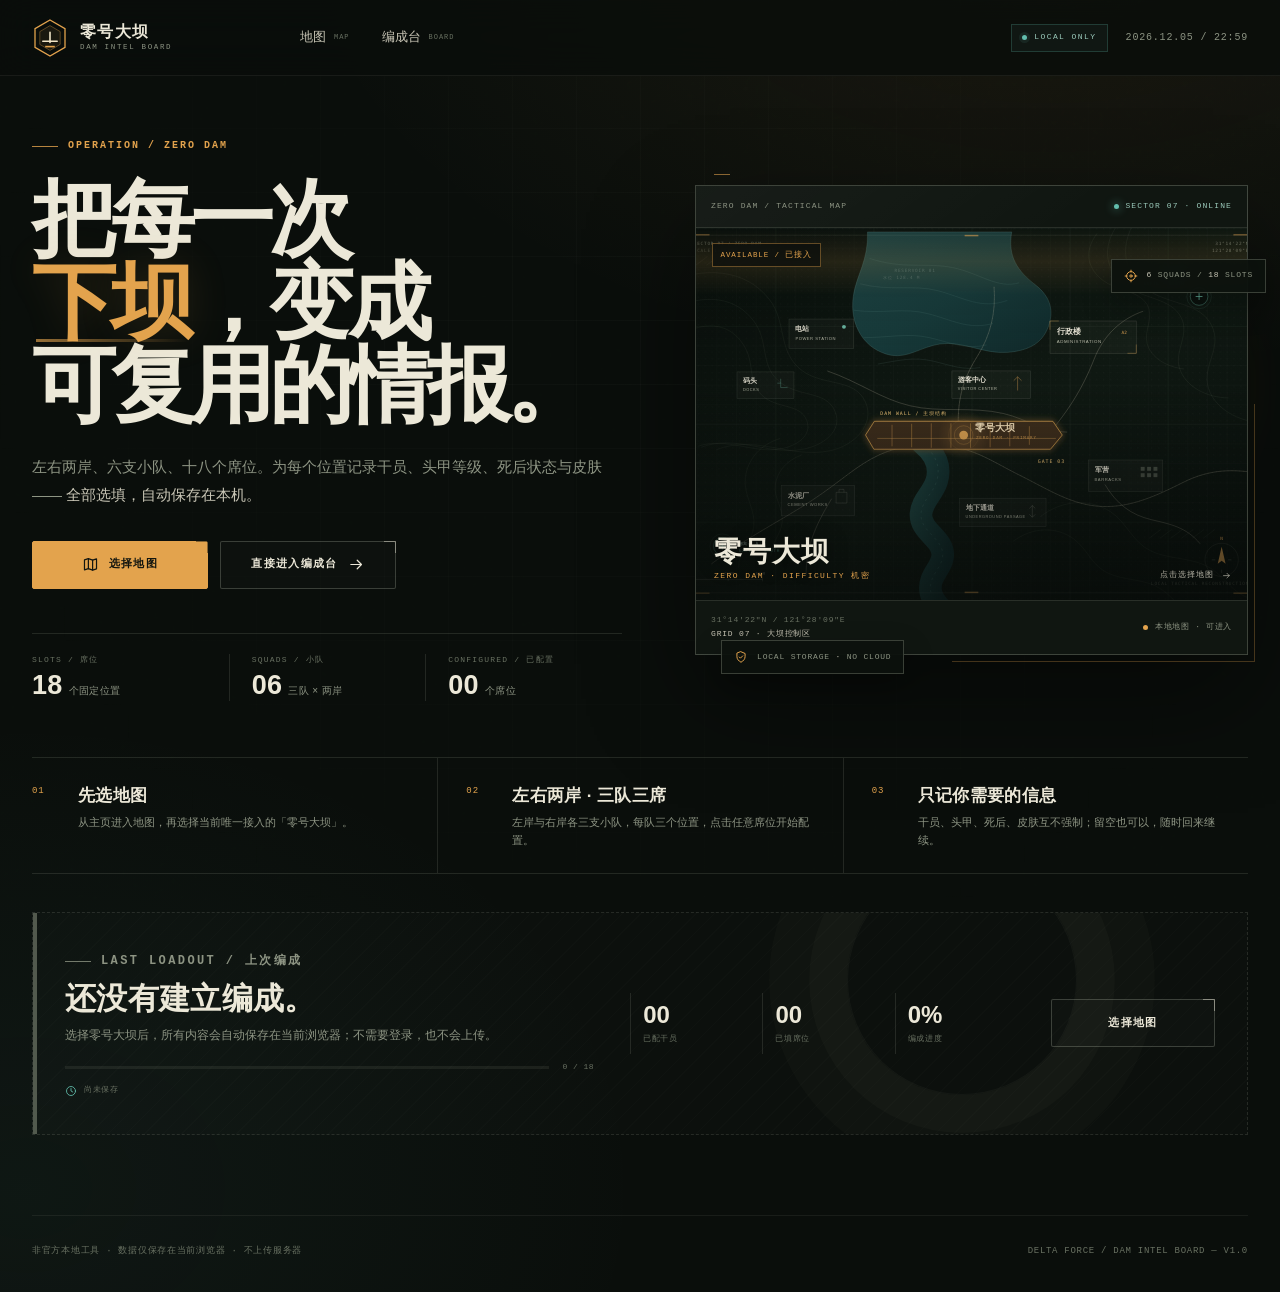
==== index.html @ b30431ed "Add files via upload" ====
<!DOCTYPE html>
<html lang="zh-CN">
<head>
  <meta charset="UTF-8">
  <meta name="viewport" content="width=device-width, initial-scale=1.0">
  <meta name="description" content="零号大坝编成情报板：左右两岸、六支小队、十八个席位，记录干员、头甲、死后状态与皮肤信息。纯本地运行。">
  <meta name="color-scheme" content="dark">
  <title>零号大坝 · 情报板</title>
  <link rel="icon" href="assets/favicon.svg" type="image/svg+xml">
  <link rel="stylesheet" href="css/base.css">
  <link rel="stylesheet" href="css/home.css">
</head>
<body>
  <a class="skip-link" href="#main">跳到主要内容</a>

  <header class="site-header">
    <div class="header-inner">
      <a class="brand" href="index.html" aria-label="零号大坝情报板首页">
        <span class="brand-mark" aria-hidden="true">
          <svg viewBox="0 0 36 40" fill="none">
            <path d="M18 2 33 10.6v18.8L18 38 3 29.4V10.6Z" stroke="currentColor" stroke-width="1.3"/>
            <path d="M18 7.6 28.2 13.6v12.8L18 32.4 7.8 26.4V13.6Z" fill="currentColor" fill-opacity=".08" stroke="currentColor" stroke-opacity=".35"/>
            <path d="M10.8 23.2h14.4M18 14.2v10.2" stroke="#f1e5c8" stroke-width="1.6" stroke-linecap="round"/>
            <path d="M13.2 28.6h9.6" stroke="currentColor" stroke-width="1.6"/>
          </svg>
        </span>
        <span class="brand-text">
          <strong>零号大坝</strong>
          <small>DAM INTEL BOARD</small>
        </span>
      </a>

      <nav class="site-nav" aria-label="主导航">
        <button class="nav-item" type="button" data-open-map>地图 <small>MAP</small></button>
        <a class="nav-item" href="dam.html">编成台 <small>BOARD</small></a>
      </nav>

      <div class="header-meta">
        <span class="status-pill"><i aria-hidden="true"></i>LOCAL ONLY</span>
        <span class="header-clock" id="header-clock" aria-label="本地时间">--</span>
      </div>
    </div>
  </header>

  <main class="home-main" id="main">
    <section class="hero" aria-labelledby="hero-title">
      <div class="hero-copy">
        <p class="eyebrow hero-kicker">OPERATION / ZERO DAM</p>
        <h1 id="hero-title">把每一次<br><span class="accent">下坝</span>，变成<br>可复用的情报。</h1>
        <p class="hero-lede">
          左右两岸、六支小队、十八个席位。为每个位置记录干员、头甲等级、死后状态与皮肤——
          <strong>全部选填，自动保存在本机。</strong>
        </p>

        <div class="hero-actions">
          <button class="btn btn-primary" type="button" data-open-map>
            <span data-icon="map"></span>
            选择地图
          </button>
          <a class="btn btn-outline" href="dam.html">
            直接进入编成台
            <span data-icon="arrow"></span>
          </a>
        </div>

        <dl class="hero-metrics" aria-label="情报板概况">
          <div class="hero-metric">
            <dt>SLOTS / 席位</dt>
            <dd>18<small>个固定位置</small></dd>
          </div>
          <div class="hero-metric">
            <dt>SQUADS / 小队</dt>
            <dd>06<small>三队 × 两岸</small></dd>
          </div>
          <div class="hero-metric">
            <dt>CONFIGURED / 已配置</dt>
            <dd><span id="hero-configured">00</span><small>个席位</small></dd>
          </div>
        </dl>
      </div>

      <div class="hero-visual">
        <div class="map-frame corner-frame">
          <div class="map-frame-head">
            <span>ZERO DAM / TACTICAL MAP</span>
            <span class="map-live">SECTOR 07 · ONLINE</span>
          </div>

          <button class="map-preview" type="button" data-open-map aria-label="打开地图选择，进入零号大坝">
            <img src="assets/dam-map.svg" alt="零号大坝战术地图预览" width="1200" height="760">
            <span class="preview-scan" aria-hidden="true"></span>
            <span class="preview-chip">AVAILABLE / 已接入</span>
            <span class="preview-label">
              <strong>零号大坝</strong>
              <span>ZERO DAM · DIFFICULTY 机密</span>
            </span>
            <span class="preview-enter">点击选择地图 <span data-icon="arrow"></span></span>
          </button>

          <div class="map-frame-foot">
            <span class="frame-coord">
              <span>31°14'22"N / 121°28'09"E</span>
              <strong>GRID 07 · 大坝控制区</strong>
            </span>
            <span class="frame-status"><i aria-hidden="true"></i>本地地图 · 可进入</span>
          </div>
        </div>

        <div class="float-chip float-chip-a">
          <span data-icon="target"></span>
          <span><strong>6</strong> SQUADS / <strong>18</strong> SLOTS</span>
        </div>
        <div class="float-chip float-chip-b">
          <span data-icon="shield"></span>
          <span>LOCAL STORAGE <strong>·</strong> NO CLOUD</span>
        </div>
      </div>
    </section>

    <section class="briefing" aria-label="使用方式">
      <article class="briefing-item">
        <span class="briefing-num">01</span>
        <div>
          <h2>先选地图</h2>
          <p>从主页进入地图，再选择当前唯一接入的「零号大坝」。</p>
        </div>
      </article>
      <article class="briefing-item">
        <span class="briefing-num">02</span>
        <div>
          <h2>左右两岸 · 三队三席</h2>
          <p>左岸与右岸各三支小队，每队三个位置，点击任意席位开始配置。</p>
        </div>
      </article>
      <article class="briefing-item">
        <span class="briefing-num">03</span>
        <div>
          <h2>只记你需要的信息</h2>
          <p>干员、头甲、死后、皮肤互不强制；留空也可以，随时回来继续。</p>
        </div>
      </article>
    </section>

    <section class="resume-section" aria-labelledby="resume-title">
      <div class="resume-panel is-empty" id="resume-panel">
        <div class="resume-copy">
          <p class="eyebrow">LAST LOADOUT / 上次编成</p>
          <h2 id="resume-title">还没有建立编成。</h2>
          <p id="resume-desc">选择零号大坝后，所有内容会自动保存在当前浏览器；不需要登录，也不会上传。</p>
          <div class="resume-progress" aria-hidden="true">
            <div class="progress-track"><i id="resume-progress-bar"></i></div>
            <span id="resume-progress-text">0 / 18</span>
          </div>
          <span class="saved-time" id="resume-saved">
            <span data-icon="clock"></span>
            尚未保存
          </span>
        </div>

        <div class="resume-stats" aria-label="上次编成统计">
          <div class="resume-stat">
            <strong id="resume-operators">00</strong>
            <span>已配干员</span>
          </div>
          <div class="resume-stat">
            <strong id="resume-slots">00</strong>
            <span>已填席位</span>
          </div>
          <div class="resume-stat">
            <strong id="resume-percent">0%</strong>
            <span>编成进度</span>
          </div>
        </div>

        <div class="resume-action">
          <a class="btn btn-primary" id="resume-link" href="dam.html" hidden>
            继续编成
            <span data-icon="arrow"></span>
          </a>
          <button class="btn btn-outline" id="resume-map" type="button" data-open-map>
            选择地图
          </button>
        </div>
      </div>
    </section>
  </main>

  <footer class="site-footer">
    <p>非官方本地工具 · 数据仅保存在当前浏览器 · 不上传服务器</p>
    <p>DELTA FORCE / DAM INTEL BOARD — V1.0</p>
  </footer>

  <!-- 地图选择 -->
  <div class="modal map-modal" id="map-modal" hidden>
    <div class="modal-scrim" data-close-map></div>
    <section class="modal-panel map-modal-panel" role="dialog" aria-modal="true" aria-labelledby="map-modal-title" tabindex="-1">
      <span class="corner corner-tl"></span>
      <span class="corner corner-tr"></span>
      <span class="corner corner-bl"></span>
      <span class="corner corner-br"></span>

      <header class="modal-head">
        <div>
          <p class="eyebrow">MAP SELECT / 行动区域</p>
          <h2 id="map-modal-title">选择地图</h2>
        </div>
        <button class="icon-btn" type="button" data-close-map aria-label="关闭地图选择">
          <span data-icon="close"></span>
        </button>
      </header>

      <div class="map-modal-body">
        <div class="map-options">
          <button class="map-option map-option-feature" type="button" data-enter-dam>
            <span class="map-thumb">
              <img src="assets/dam-map.svg" alt="零号大坝地图" width="1200" height="760">
              <span class="map-option-badge">AVAILABLE / 可用</span>
            </span>
            <span class="map-option-body">
              <strong class="map-option-title">零号大坝</strong>
              <span class="map-option-desc">大坝控制区 · 六队十八席。行政区、电站、军营与地下通道的编成情报在此汇总。</span>
              <span class="map-option-meta">
                <span><span data-icon="layers"></span>3 SQUADS / SIDE</span>
                <span><span data-icon="user"></span>18 SLOTS</span>
                <span><span data-icon="shield"></span>机密</span>
              </span>
              <span class="map-option-cta">
                进入大坝编成台
                <span data-icon="arrow"></span>
              </span>
            </span>
          </button>

          <button class="map-option map-option-side is-locked" type="button" data-locked-map="长弓溪谷" aria-disabled="true">
            <span class="ghost-map" aria-hidden="true"><span data-icon="map"></span></span>
            <span class="map-option-body">
              <strong class="map-option-title">长弓溪谷</strong>
              <span class="map-lock-label"><span data-icon="lock"></span>待接入</span>
              <span class="map-option-desc">该区域情报尚未开放。</span>
            </span>
          </button>

          <button class="map-option map-option-side is-locked" type="button" data-locked-map="巴克什" aria-disabled="true">
            <span class="ghost-map" aria-hidden="true"><span data-icon="map"></span></span>
            <span class="map-option-body">
              <strong class="map-option-title">巴克什</strong>
              <span class="map-lock-label"><span data-icon="lock"></span>待接入</span>
              <span class="map-option-desc">该区域情报尚未开放。</span>
            </span>
          </button>
        </div>

        <div class="map-modal-foot">
          <span><span data-icon="info"></span>当前版本仅接入「零号大坝」</span>
          <span>选择地图后进入编成台 · 所有字段均可留空</span>
        </div>
      </div>
    </section>
  </div>

  <div class="toast-root" id="toast-root" aria-live="polite"></div>

  <noscript>
    <p style="padding:20px;color:#e3a34d">这个本地情报板需要 JavaScript 才能记录编成，请在浏览器中启用 JavaScript。</p>
  </noscript>

  <script src="js/core.js" defer></script>
  <script src="js/data.js" defer></script>
  <script src="js/store.js" defer></script>
  <script src="js/home.js" defer></script>
</body>
</html>
---- css/base.css ----
/* =========================================================
   零号大坝情报板 · Base / tokens / shared UI
   ========================================================= */

:root {
  --bg: #0a0e0b;
  --bg-soft: #0e130f;
  --panel: #121813;
  --panel-2: #161d17;
  --panel-3: #1a221b;
  --ink: #ece8d8;
  --ink-soft: #c9c6b6;
  --muted: #8d9483;
  --muted-2: #697162;
  --line: rgba(220, 226, 204, 0.12);
  --line-soft: rgba(220, 226, 204, 0.07);
  --line-strong: rgba(220, 226, 204, 0.22);
  --amber: #e3a34d;
  --amber-hot: #f0b45d;
  --amber-deep: #a56e2c;
  --teal: #62bdad;
  --teal-deep: #2d7168;
  --red: #df7461;
  --green: #8fc58d;
  --font-body: "Microsoft YaHei UI", "Microsoft YaHei", "PingFang SC", "Noto Sans SC", sans-serif;
  --font-display: "Bahnschrift", "Arial Narrow", "Microsoft YaHei UI", sans-serif;
  --font-mono: "Cascadia Mono", "Consolas", "SFMono-Regular", monospace;
  --header-h: 76px;
  --radius: 2px;
  --ease: cubic-bezier(0.22, 1, 0.36, 1);
  --shadow: 0 30px 80px rgba(0, 0, 0, 0.46);
}

*,
*::before,
*::after {
  box-sizing: border-box;
}

[hidden] {
  display: none !important;
}

html {
  scroll-behavior: smooth;
  color-scheme: dark;
  -webkit-text-size-adjust: 100%;
}

html.modal-open,
html.modal-open body {
  overflow: hidden;
  overscroll-behavior: none;
}

body {
  min-height: 100vh;
  margin: 0;
  overflow-x: hidden;
  background:
    radial-gradient(1200px 760px at 82% -8%, rgba(227, 163, 77, 0.08), transparent 64%),
    radial-gradient(1000px 760px at 2% 92%, rgba(98, 189, 173, 0.055), transparent 62%),
    var(--bg);
  color: var(--ink);
  font-family: var(--font-body);
  font-size: 15px;
  line-height: 1.6;
  text-rendering: optimizeLegibility;
  -webkit-font-smoothing: antialiased;
}

body::before {
  position: fixed;
  inset: 0;
  z-index: 0;
  pointer-events: none;
  content: "";
  background-image:
    linear-gradient(rgba(220, 226, 204, 0.035) 1px, transparent 1px),
    linear-gradient(90deg, rgba(220, 226, 204, 0.035) 1px, transparent 1px);
  background-size: 64px 64px;
  mask-image: radial-gradient(circle at 50% 38%, rgba(0, 0, 0, 0.8), transparent 82%);
}

body::after {
  position: fixed;
  inset: 0;
  z-index: 0;
  pointer-events: none;
  content: "";
  opacity: 0.16;
  background-image: url("data:image/svg+xml,%3Csvg viewBox='0 0 180 180' xmlns='http://www.w3.org/2000/svg'%3E%3Cfilter id='n'%3E%3CfeTurbulence type='fractalNoise' baseFrequency='.9' numOctaves='3' stitchTiles='stitch'/%3E%3C/filter%3E%3Crect width='100%25' height='100%25' filter='url(%23n)' opacity='.18'/%3E%3C/svg%3E");
  mix-blend-mode: soft-light;
}

.site-header,
main,
.site-footer {
  position: relative;
  z-index: 1;
}

::selection {
  background: var(--amber);
  color: #10130f;
}

::-webkit-scrollbar {
  width: 10px;
  height: 10px;
}

::-webkit-scrollbar-track {
  background: #0b100c;
}

::-webkit-scrollbar-thumb {
  border: 3px solid #0b100c;
  background: #384237;
}

::-webkit-scrollbar-thumb:hover {
  background: #56604f;
}

a {
  color: inherit;
  text-decoration: none;
}

button,
input,
textarea {
  font: inherit;
}

button {
  color: inherit;
}

button,
a {
  -webkit-tap-highlight-color: transparent;
}

img,
svg {
  display: block;
  max-width: 100%;
}

h1,
h2,
h3,
h4,
p,
dl,
dd {
  margin: 0;
}

ul,
ol {
  margin: 0;
  padding: 0;
  list-style: none;
}

.icon {
  width: 1.15em;
  height: 1.15em;
  flex: 0 0 auto;
}

:focus-visible {
  outline: 2px dashed var(--amber);
  outline-offset: 3px;
}

/* ---------- skip link ---------- */

.skip-link {
  position: fixed;
  top: 12px;
  left: 12px;
  z-index: 500;
  padding: 10px 16px;
  transform: translateY(-160%);
  border: 1px solid var(--amber);
  background: var(--bg);
  color: var(--amber);
  transition: transform 0.2s ease;
}

.skip-link:focus {
  transform: translateY(0);
}

/* ---------- generic type ---------- */

.eyebrow {
  display: flex;
  align-items: center;
  gap: 10px;
  color: var(--amber);
  font-family: var(--font-mono);
  font-size: 10px;
  font-weight: 600;
  letter-spacing: 0.2em;
  line-height: 1.4;
  text-transform: uppercase;
}

.eyebrow::before {
  width: 26px;
  height: 1px;
  flex: 0 0 auto;
  background: currentColor;
  content: "";
  opacity: 0.8;
}

.eyebrow.no-rule::before {
  display: none;
}

.eyebrow-muted {
  color: var(--muted);
}

.mono {
  font-family: var(--font-mono);
}

.visually-hidden {
  position: absolute !important;
  width: 1px !important;
  height: 1px !important;
  overflow: hidden !important;
  padding: 0 !important;
  border: 0 !important;
  margin: -1px !important;
  clip: rect(0 0 0 0) !important;
  clip-path: inset(50%) !important;
  white-space: nowrap !important;
}

.text-amber {
  color: var(--amber);
}

.text-muted {
  color: var(--muted);
}

/* ---------- buttons ---------- */

.btn {
  --btn-bg: transparent;
  --btn-ink: var(--ink);
  --btn-line: var(--line-strong);
  position: relative;
  display: inline-flex;
  min-height: 48px;
  align-items: center;
  justify-content: center;
  gap: 10px;
  padding: 0 22px;
  border: 1px solid var(--btn-line);
  border-radius: var(--radius);
  background: var(--btn-bg);
  color: var(--btn-ink);
  cursor: pointer;
  font-family: var(--font-mono);
  font-size: 11px;
  font-weight: 600;
  letter-spacing: 0.12em;
  line-height: 1;
  text-transform: uppercase;
  transition:
    color 0.2s ease,
    background 0.2s ease,
    border-color 0.2s ease,
    transform 0.2s var(--ease);
}

.btn::after {
  position: absolute;
  top: -1px;
  right: -1px;
  width: 12px;
  height: 12px;
  border-top: 1px solid currentColor;
  border-right: 1px solid currentColor;
  content: "";
  opacity: 0.45;
  transition: width 0.2s ease, height 0.2s ease;
}

.btn:hover::after {
  width: 18px;
  height: 18px;
}

.btn:active {
  transform: translateY(1px);
}

.btn .icon {
  width: 17px;
  height: 17px;
}

.btn-primary {
  --btn-bg: var(--amber);
  --btn-ink: #12150f;
  --btn-line: var(--amber);
  font-weight: 800;
}

.btn-primary:hover {
  --btn-bg: var(--amber-hot);
  --btn-line: var(--amber-hot);
}

.btn-outline {
  --btn-bg: rgba(255, 255, 255, 0.015);
}

.btn-outline:hover {
  --btn-bg: rgba(227, 163, 77, 0.08);
  --btn-line: rgba(227, 163, 77, 0.55);
  color: var(--amber-hot);
}

.btn-ghost {
  --btn-line: transparent;
  color: var(--muted);
  padding-inline: 14px;
}

.btn-ghost:hover {
  color: var(--ink);
  background: rgba(255, 255, 255, 0.04);
}

.btn-sm {
  min-height: 38px;
  padding-inline: 14px;
  font-size: 10px;
}

.icon-btn {
  display: inline-grid;
  width: 40px;
  height: 40px;
  place-items: center;
  padding: 0;
  border: 1px solid var(--line);
  border-radius: var(--radius);
  background: transparent;
  color: var(--ink-soft);
  cursor: pointer;
  transition: 0.2s ease;
}

.icon-btn:hover {
  border-color: var(--line-strong);
  background: rgba(255, 255, 255, 0.04);
  color: var(--ink);
}

.icon-btn .icon {
  width: 18px;
  height: 18px;
}

.text-btn {
  display: inline-flex;
  align-items: center;
  gap: 6px;
  padding: 4px;
  border: 0;
  background: transparent;
  color: var(--muted);
  cursor: pointer;
  font-size: 12px;
  transition: color 0.2s ease;
}

.text-btn:hover {
  color: var(--ink);
}

.text-btn.danger:hover {
  color: var(--red);
}

/* ---------- header ---------- */

.site-header {
  position: sticky;
  top: 0;
  z-index: 50;
  height: var(--header-h);
  border-bottom: 1px solid var(--line-soft);
  background: rgba(10, 14, 11, 0.78);
  backdrop-filter: blur(18px) saturate(1.2);
}

.header-inner {
  display: flex;
  width: min(1500px, calc(100% - 64px));
  height: 100%;
  align-items: center;
  gap: 36px;
  margin: 0 auto;
}

.brand {
  display: inline-flex;
  min-width: 218px;
  align-items: center;
  gap: 12px;
}

.brand-mark {
  position: relative;
  width: 36px;
  height: 40px;
  flex: 0 0 auto;
  color: var(--amber);
}

.brand-mark svg {
  width: 100%;
  height: 100%;
}

.brand-text {
  display: flex;
  flex-direction: column;
  gap: 1px;
}

.brand-text strong {
  font-family: var(--font-display);
  font-size: 16px;
  font-weight: 700;
  letter-spacing: 0.08em;
  line-height: 1.2;
}

.brand-text small {
  color: var(--muted);
  font-family: var(--font-mono);
  font-size: 7.5px;
  letter-spacing: 0.22em;
  line-height: 1.4;
}

.site-nav {
  display: flex;
  align-items: center;
  gap: 4px;
}

.nav-item {
  position: relative;
  display: inline-flex;
  height: 40px;
  align-items: center;
  gap: 8px;
  padding: 0 14px;
  border: 0;
  background: transparent;
  color: var(--ink-soft);
  cursor: pointer;
  font-size: 13px;
  transition: color 0.2s ease;
}

.nav-item small {
  color: var(--muted-2);
  font-family: var(--font-mono);
  font-size: 7px;
  letter-spacing: 0.14em;
  transition: color 0.2s ease;
}

.nav-item::after {
  position: absolute;
  right: 14px;
  bottom: 5px;
  left: 14px;
  height: 1px;
  background: var(--amber);
  content: "";
  transform: scaleX(0);
  transform-origin: left;
  transition: transform 0.25s var(--ease);
}

.nav-item:hover {
  color: var(--ink);
}

.nav-item:hover small {
  color: var(--amber);
}

.nav-item:hover::after {
  transform: scaleX(1);
}

.header-meta {
  display: flex;
  align-items: center;
  gap: 18px;
  margin-left: auto;
}

.status-pill {
  display: inline-flex;
  height: 28px;
  align-items: center;
  gap: 7px;
  padding: 0 10px;
  border: 1px solid rgba(98, 189, 173, 0.22);
  background: rgba(98, 189, 173, 0.05);
  color: #9bcabb;
  font-family: var(--font-mono);
  font-size: 8px;
  letter-spacing: 0.18em;
}

.status-pill i,
.save-state i {
  width: 5px;
  height: 5px;
  flex: 0 0 auto;
  border-radius: 50%;
  background: var(--teal);
  box-shadow: 0 0 0 3px rgba(98, 189, 173, 0.09);
  animation: statusPulse 2.8s ease-in-out infinite;
}

.header-clock {
  color: var(--muted);
  font-family: var(--font-mono);
  font-size: 10px;
  letter-spacing: 0.08em;
  white-space: nowrap;
}

/* ---------- footer ---------- */

.site-footer {
  display: flex;
  width: min(1500px, calc(100% - 64px));
  align-items: center;
  justify-content: space-between;
  gap: 20px;
  margin: 0 auto;
  padding: 28px 0 34px;
  border-top: 1px solid var(--line-soft);
  color: var(--muted-2);
  font-family: var(--font-mono);
  font-size: 9px;
  letter-spacing: 0.08em;
}

.site-footer p:last-child {
  text-align: right;
}

/* ---------- modal primitives ---------- */

.modal {
  position: fixed;
  inset: 0;
  z-index: 100;
  display: grid;
  place-items: center;
  padding: 24px;
}

.modal-scrim {
  position: absolute;
  inset: 0;
  background: rgba(4, 7, 5, 0.8);
  backdrop-filter: blur(16px) saturate(0.8);
  animation: fadeIn 0.25s ease both;
}

.modal-panel {
  position: relative;
  z-index: 1;
  width: 100%;
  max-height: calc(100vh - 48px);
  border: 1px solid var(--line-strong);
  border-radius: var(--radius);
  background:
    linear-gradient(135deg, rgba(255, 255, 255, 0.025), transparent 40%),
    var(--panel);
  box-shadow: var(--shadow);
  animation: modalIn 0.36s var(--ease) both;
}

.modal-panel:focus {
  outline: none;
}

.modal-head {
  display: flex;
  align-items: flex-start;
  justify-content: space-between;
  gap: 24px;
  padding: 24px 26px 20px;
  border-bottom: 1px solid var(--line);
}

.modal-head h2 {
  margin-top: 6px;
  font-family: var(--font-display);
  font-size: clamp(22px, 2.2vw, 30px);
  font-weight: 700;
  letter-spacing: 0.01em;
  line-height: 1.2;
}

.modal-head .icon-btn {
  flex: 0 0 auto;
}

.optional-tag {
  display: inline-flex;
  align-items: center;
  gap: 5px;
  color: var(--muted);
  font-family: var(--font-mono);
  font-size: 8px;
  letter-spacing: 0.12em;
  white-space: nowrap;
}

.optional-tag::before {
  width: 4px;
  height: 4px;
  border-radius: 50%;
  background: var(--muted-2);
  content: "";
}

.modal-panel .corner {
  position: absolute;
  z-index: 2;
  width: 20px;
  height: 20px;
  border-color: rgba(227, 163, 77, 0.65);
  border-style: solid;
  pointer-events: none;
}

.modal-panel .corner-tl {
  top: -1px;
  left: -1px;
  border-width: 1px 0 0 1px;
}

.modal-panel .corner-tr {
  top: -1px;
  right: -1px;
  border-width: 1px 1px 0 0;
}

.modal-panel .corner-bl {
  bottom: -1px;
  left: -1px;
  border-width: 0 0 1px 1px;
}

.modal-panel .corner-br {
  right: -1px;
  bottom: -1px;
  border-width: 0 1px 1px 0;
}

/* ---------- toast ---------- */

.toast-root {
  position: fixed;
  right: 24px;
  bottom: 24px;
  z-index: 300;
  display: flex;
  width: min(360px, calc(100vw - 32px));
  flex-direction: column;
  gap: 8px;
  pointer-events: none;
}

.toast {
  display: flex;
  align-items: flex-start;
  gap: 10px;
  padding: 13px 15px;
  border: 1px solid rgba(227, 163, 77, 0.32);
  background: rgba(18, 24, 19, 0.97);
  box-shadow: 0 16px 40px rgba(0, 0, 0, 0.35);
  color: var(--ink-soft);
  font-size: 12px;
  line-height: 1.5;
  opacity: 0;
  transform: translateY(10px);
  transition: opacity 0.22s ease, transform 0.22s var(--ease);
}

.toast.is-visible {
  opacity: 1;
  transform: translateY(0);
}

.toast.is-leaving {
  opacity: 0;
  transform: translateY(6px);
}

.toast .icon {
  width: 16px;
  height: 16px;
  margin-top: 1px;
  color: var(--amber);
}

.toast-error {
  border-color: rgba(223, 116, 97, 0.38);
}

.toast-error .icon {
  color: var(--red);
}

.toast-warn .icon {
  color: var(--amber);
}

/* ---------- shared decorative frame ---------- */

.corner-frame {
  position: relative;
}

.corner-frame::before,
.corner-frame::after {
  position: absolute;
  z-index: 2;
  width: 16px;
  height: 16px;
  border-color: rgba(227, 163, 77, 0.58);
  border-style: solid;
  content: "";
  pointer-events: none;
}

.corner-frame::before {
  top: 0;
  left: 0;
  border-width: 1px 0 0 1px;
}

.corner-frame::after {
  right: 0;
  bottom: 0;
  border-width: 0 1px 1px 0;
}

/* ---------- animation ---------- */

@keyframes fadeIn {
  from { opacity: 0; }
  to { opacity: 1; }
}

@keyframes modalIn {
  from {
    opacity: 0;
    transform: translateY(18px) scale(0.99);
  }
  to {
    opacity: 1;
    transform: translateY(0) scale(1);
  }
}

@keyframes statusPulse {
  0%, 100% { opacity: 0.45; }
  50% { opacity: 1; }
}

@keyframes scanLine {
  0% { transform: translateY(-120%); opacity: 0; }
  12% { opacity: 0.7; }
  82% { opacity: 0.7; }
  100% { transform: translateY(620%); opacity: 0; }
}

@keyframes riseIn {
  from {
    opacity: 0;
    transform: translateY(20px);
  }
  to {
    opacity: 1;
    transform: translateY(0);
  }
}

/* ---------- responsive ---------- */

@media (max-width: 900px) {
  :root {
    --header-h: 68px;
  }

  .header-inner,
  .site-footer {
    width: calc(100% - 36px);
  }

  .header-inner {
    gap: 12px;
  }

  .brand {
    min-width: 0;
    margin-right: auto;
  }

  .brand-text small {
    display: none;
  }

  .site-nav {
    gap: 0;
  }

  .nav-item {
    padding-inline: 9px;
    font-size: 12px;
  }

  .nav-item small {
    display: none;
  }

  .header-meta {
    gap: 0;
    margin-left: 0;
  }

  .header-clock {
    display: none;
  }

  .status-pill {
    padding-inline: 8px;
    font-size: 7px;
  }

  .site-footer {
    flex-direction: column;
    align-items: flex-start;
    gap: 8px;
    font-size: 8px;
  }

  .site-footer p:last-child {
    text-align: left;
  }

  .modal {
    padding: 12px;
  }

  .modal-panel {
    max-height: calc(100vh - 24px);
  }

  .modal-head {
    padding: 20px 18px 16px;
  }
}

@media (max-width: 560px) {
  .brand-mark {
    width: 30px;
    height: 34px;
  }

  .brand-text strong {
    font-size: 14px;
  }

  .status-pill {
    display: none;
  }

  .toast-root {
    right: 16px;
    bottom: 16px;
  }
}

@media (prefers-reduced-motion: reduce) {
  *,
  *::before,
  *::after {
    scroll-behavior: auto !important;
    animation-duration: 0.001ms !important;
    animation-iteration-count: 1 !important;
    transition-duration: 0.001ms !important;
  }
}
---- css/home.css ----
/* =========================================================
   零号大坝情报板 · Home
   ========================================================= */

.home-main {
  width: min(1500px, calc(100% - 64px));
  margin: 0 auto;
}

.hero {
  display: grid;
  grid-template-columns: minmax(0, 1.04fr) minmax(480px, 0.96fr);
  gap: clamp(36px, 5vw, 86px);
  align-items: center;
  padding: clamp(54px, 7vh, 92px) 0 56px;
}

.hero-copy {
  position: relative;
  z-index: 1;
  max-width: 760px;
  animation: riseIn 0.8s var(--ease) both;
}

.hero-kicker {
  margin-bottom: 25px;
}

.hero h1 {
  max-width: 780px;
  font-family: var(--font-display);
  font-size: clamp(58px, 6.6vw, 104px);
  font-weight: 800;
  letter-spacing: -0.06em;
  line-height: 0.98;
  text-wrap: balance;
}

.hero h1 .accent {
  position: relative;
  display: inline-block;
  color: var(--amber);
  font-weight: 800;
  text-shadow: 0 0 42px rgba(227, 163, 77, 0.16);
}

.hero h1 .accent::after {
  position: absolute;
  right: 0.02em;
  bottom: 0.02em;
  left: 0.05em;
  height: 3px;
  background: linear-gradient(90deg, var(--amber), rgba(227, 163, 77, 0));
  content: "";
  opacity: 0.65;
}

.hero-lede {
  max-width: 590px;
  margin-top: 27px;
  color: var(--muted);
  font-size: 15px;
  line-height: 1.85;
}

.hero-lede strong {
  color: var(--ink-soft);
  font-weight: 500;
}

.hero-actions {
  display: flex;
  flex-wrap: wrap;
  gap: 12px;
  margin-top: 32px;
}

.hero-actions .btn {
  min-width: 176px;
}

.hero-metrics {
  display: grid;
  grid-template-columns: repeat(3, minmax(0, 1fr));
  max-width: 590px;
  margin-top: 44px;
  padding-top: 20px;
  border-top: 1px solid var(--line);
}

.hero-metric {
  position: relative;
  padding-right: 18px;
}

.hero-metric + .hero-metric {
  padding-left: 22px;
  border-left: 1px solid var(--line);
}

.hero-metric dt {
  color: var(--muted-2);
  font-family: var(--font-mono);
  font-size: 8px;
  letter-spacing: 0.15em;
  text-transform: uppercase;
}

.hero-metric dd {
  display: flex;
  align-items: baseline;
  gap: 6px;
  margin-top: 3px;
  font-family: var(--font-display);
  font-size: 27px;
  font-weight: 700;
  letter-spacing: 0.01em;
  line-height: 1.15;
}

.hero-metric dd small {
  color: var(--muted);
  font-family: var(--font-body);
  font-size: 10px;
  font-weight: 400;
  letter-spacing: 0.04em;
}

.hero-metric dd .unit {
  color: var(--amber);
  font-family: var(--font-mono);
  font-size: 10px;
}

/* ---------- hero map preview ---------- */

.hero-visual {
  position: relative;
  animation: riseIn 0.95s 0.1s var(--ease) both;
}

.hero-visual::before {
  position: absolute;
  top: 8%;
  right: -8%;
  width: 70%;
  height: 70%;
  border-radius: 50%;
  background: radial-gradient(circle, rgba(227, 163, 77, 0.14), transparent 68%);
  content: "";
  filter: blur(28px);
  pointer-events: none;
}

.map-frame {
  position: relative;
  z-index: 1;
  border: 1px solid var(--line-strong);
  background:
    linear-gradient(145deg, rgba(255, 255, 255, 0.03), transparent 35%),
    #101611;
  box-shadow: 0 44px 100px rgba(0, 0, 0, 0.42);
}

.map-frame::before {
  position: absolute;
  top: -12px;
  right: 18px;
  left: 18px;
  height: 1px;
  background: linear-gradient(90deg, transparent, rgba(227, 163, 77, 0.4), transparent);
  content: "";
}

.map-frame::after {
  position: absolute;
  right: -8px;
  bottom: -8px;
  z-index: -1;
  width: 55%;
  height: 55%;
  border-right: 1px solid rgba(227, 163, 77, 0.28);
  border-bottom: 1px solid rgba(227, 163, 77, 0.28);
  content: "";
  pointer-events: none;
}

.map-frame-head {
  display: flex;
  height: 42px;
  align-items: center;
  justify-content: space-between;
  gap: 12px;
  padding: 0 15px;
  border-bottom: 1px solid var(--line);
  color: var(--muted);
  font-family: var(--font-mono);
  font-size: 8px;
  letter-spacing: 0.14em;
}

.map-live {
  display: inline-flex;
  align-items: center;
  gap: 6px;
  color: #9bcabb;
}

.map-live::before {
  width: 5px;
  height: 5px;
  border-radius: 50%;
  background: var(--teal);
  box-shadow: 0 0 10px rgba(98, 189, 173, 0.9);
  content: "";
}

.map-preview {
  position: relative;
  display: block;
  width: 100%;
  aspect-ratio: 1.48 / 1;
  overflow: hidden;
  padding: 0;
  border: 0;
  background: #0c120e;
  cursor: pointer;
  text-align: left;
}

.map-preview::before {
  position: absolute;
  inset: 0;
  z-index: 2;
  background:
    linear-gradient(180deg, rgba(7, 10, 8, 0.1), transparent 42%, rgba(7, 10, 8, 0.62)),
    linear-gradient(90deg, rgba(7, 10, 8, 0.18), transparent 30%);
  content: "";
  pointer-events: none;
}

.map-preview img {
  width: 100%;
  height: 100%;
  object-fit: cover;
  filter: saturate(0.92) contrast(1.02);
  transition: transform 0.8s var(--ease), filter 0.6s ease;
}

.map-preview:hover img {
  transform: scale(1.022);
  filter: saturate(1.05) contrast(1.04);
}

.map-preview .preview-scan {
  position: absolute;
  top: 0;
  left: 0;
  z-index: 3;
  width: 100%;
  height: 18%;
  background: linear-gradient(180deg, transparent, rgba(227, 163, 77, 0.12), transparent);
  pointer-events: none;
  animation: scanLine 5.5s linear infinite;
}

.map-preview .preview-label {
  position: absolute;
  bottom: 17px;
  left: 18px;
  z-index: 4;
  display: flex;
  flex-direction: column;
  gap: 4px;
}

.preview-label strong {
  font-family: var(--font-display);
  font-size: clamp(22px, 2.2vw, 31px);
  font-weight: 700;
  letter-spacing: 0.04em;
  line-height: 1;
  text-shadow: 0 2px 18px rgba(0, 0, 0, 0.5);
}

.preview-label span {
  color: var(--amber);
  font-family: var(--font-mono);
  font-size: 8px;
  letter-spacing: 0.18em;
}

.map-preview .preview-enter {
  position: absolute;
  right: 16px;
  bottom: 18px;
  z-index: 4;
  display: inline-flex;
  align-items: center;
  gap: 8px;
  color: rgba(236, 232, 216, 0.76);
  font-family: var(--font-mono);
  font-size: 8px;
  letter-spacing: 0.12em;
  transition: color 0.2s ease, gap 0.2s ease;
}

.map-preview:hover .preview-enter {
  gap: 12px;
  color: var(--amber-hot);
}

.map-preview .preview-chip {
  position: absolute;
  top: 15px;
  left: 16px;
  z-index: 4;
  display: inline-flex;
  height: 24px;
  align-items: center;
  gap: 6px;
  padding: 0 8px;
  border: 1px solid rgba(227, 163, 77, 0.4);
  background: rgba(10, 14, 11, 0.64);
  color: var(--amber);
  font-family: var(--font-mono);
  font-size: 7.5px;
  letter-spacing: 0.12em;
  backdrop-filter: blur(6px);
}

.map-frame-foot {
  display: flex;
  min-height: 54px;
  align-items: center;
  justify-content: space-between;
  gap: 16px;
  padding: 10px 15px;
  border-top: 1px solid var(--line);
}

.frame-coord {
  display: flex;
  flex-direction: column;
  gap: 2px;
  color: var(--muted-2);
  font-family: var(--font-mono);
  font-size: 8px;
  letter-spacing: 0.1em;
}

.frame-coord strong {
  color: var(--ink-soft);
  font-weight: 500;
}

.frame-status {
  display: inline-flex;
  align-items: center;
  gap: 7px;
  color: var(--muted);
  font-family: var(--font-mono);
  font-size: 8px;
  letter-spacing: 0.08em;
  white-space: nowrap;
}

.frame-status i {
  width: 5px;
  height: 5px;
  border-radius: 50%;
  background: var(--amber);
}

.float-chip {
  position: absolute;
  z-index: 3;
  display: flex;
  align-items: center;
  gap: 9px;
  padding: 9px 12px;
  border: 1px solid var(--line-strong);
  background: rgba(13, 18, 14, 0.92);
  box-shadow: 0 12px 30px rgba(0, 0, 0, 0.28);
  color: var(--muted);
  font-family: var(--font-mono);
  font-size: 8px;
  letter-spacing: 0.1em;
  backdrop-filter: blur(10px);
}

.float-chip .icon {
  width: 14px;
  height: 14px;
  color: var(--amber);
}

.float-chip strong {
  color: var(--ink-soft);
  font-weight: 500;
}

.float-chip-a {
  top: 74px;
  right: -18px;
}

.float-chip-b {
  bottom: -19px;
  left: 26px;
}

/* ---------- briefing strip ---------- */

.briefing {
  display: grid;
  grid-template-columns: repeat(3, minmax(0, 1fr));
  border-top: 1px solid var(--line);
  border-bottom: 1px solid var(--line);
  animation: riseIn 0.8s 0.18s var(--ease) both;
}

.briefing-item {
  position: relative;
  display: grid;
  grid-template-columns: 34px minmax(0, 1fr);
  gap: 12px;
  padding: 24px 26px 24px 0;
}

.briefing-item + .briefing-item {
  padding-left: 28px;
  border-left: 1px solid var(--line);
}

.briefing-num {
  padding-top: 2px;
  color: var(--amber);
  font-family: var(--font-mono);
  font-size: 9px;
  letter-spacing: 0.1em;
}

.briefing-item h2 {
  font-family: var(--font-display);
  font-size: 17px;
  font-weight: 600;
  letter-spacing: 0.02em;
}

.briefing-item p {
  margin-top: 4px;
  color: var(--muted);
  font-size: 11px;
  line-height: 1.65;
}

/* ---------- resume / last loadout ---------- */

.resume-section {
  padding: 38px 0 80px;
}

.resume-panel {
  position: relative;
  display: grid;
  grid-template-columns: minmax(0, 1.1fr) minmax(280px, 0.8fr) auto;
  gap: 36px;
  align-items: center;
  overflow: hidden;
  padding: 30px 32px;
  border: 1px solid var(--line);
  background:
    radial-gradient(620px 240px at 12% 100%, rgba(227, 163, 77, 0.08), transparent 70%),
    linear-gradient(100deg, rgba(255, 255, 255, 0.028), transparent 42%),
    var(--panel);
}

.resume-panel::before {
  position: absolute;
  top: 0;
  left: 0;
  width: 4px;
  height: 100%;
  background: linear-gradient(180deg, var(--amber), rgba(227, 163, 77, 0.05));
  content: "";
  opacity: 0.75;
}

.resume-panel::after {
  position: absolute;
  top: -48px;
  right: 14%;
  width: 230px;
  height: 230px;
  border: 1px solid rgba(220, 226, 204, 0.04);
  border-radius: 50%;
  content: "";
  box-shadow:
    0 0 0 38px rgba(220, 226, 204, 0.02),
    0 0 0 78px rgba(220, 226, 204, 0.015);
  pointer-events: none;
}

.resume-copy {
  position: relative;
  z-index: 1;
}

.resume-copy h2 {
  margin-top: 8px;
  font-family: var(--font-display);
  font-size: clamp(24px, 2.4vw, 34px);
  font-weight: 700;
  letter-spacing: 0.01em;
  line-height: 1.22;
}

.resume-copy p {
  max-width: 540px;
  margin-top: 8px;
  color: var(--muted);
  font-size: 12px;
  line-height: 1.7;
}

.resume-copy .saved-time {
  display: inline-flex;
  align-items: center;
  gap: 7px;
  margin-top: 10px;
  color: var(--muted-2);
  font-family: var(--font-mono);
  font-size: 8px;
  letter-spacing: 0.08em;
}

.resume-copy .saved-time .icon {
  width: 12px;
  height: 12px;
  color: var(--teal);
}

.resume-stats {
  position: relative;
  z-index: 1;
  display: grid;
  grid-template-columns: repeat(3, minmax(0, 1fr));
  gap: 12px;
}

.resume-stat {
  padding: 9px 12px;
  border-left: 1px solid var(--line);
}

.resume-stat strong {
  display: block;
  font-family: var(--font-display);
  font-size: 24px;
  font-weight: 700;
  line-height: 1.1;
}

.resume-stat span {
  display: block;
  margin-top: 4px;
  color: var(--muted-2);
  font-family: var(--font-mono);
  font-size: 7.5px;
  letter-spacing: 0.08em;
}

.resume-progress {
  position: relative;
  z-index: 1;
  display: flex;
  align-items: center;
  gap: 13px;
  margin-top: 16px;
}

.progress-track {
  position: relative;
  width: 100%;
  height: 3px;
  overflow: hidden;
  background: rgba(220, 226, 204, 0.08);
}

.progress-track > i {
  position: absolute;
  top: 0;
  bottom: 0;
  left: 0;
  width: 0;
  background: linear-gradient(90deg, var(--amber-deep), var(--amber));
  transition: width 0.5s var(--ease);
}

.resume-progress span {
  flex: 0 0 auto;
  color: var(--muted-2);
  font-family: var(--font-mono);
  font-size: 8px;
  letter-spacing: 0.06em;
}

.resume-action {
  position: relative;
  z-index: 1;
  display: flex;
  flex-direction: column;
  gap: 8px;
}

.resume-action .btn {
  min-width: 164px;
}

.resume-panel.is-empty {
  border-style: dashed;
  border-color: var(--line);
  background:
    repeating-linear-gradient(-45deg, transparent 0 12px, rgba(220, 226, 204, 0.012) 12px 13px),
    rgba(255, 255, 255, 0.01);
}

.resume-panel.is-empty::before {
  background: var(--muted-2);
}

/* ---------- map selection modal ---------- */

.map-modal-panel {
  max-width: 1080px;
}

.map-modal-body {
  padding: 22px 26px 26px;
}

.map-options {
  display: grid;
  grid-template-columns: minmax(0, 1.35fr) minmax(280px, 0.65fr);
  grid-template-rows: 1fr 1fr;
  gap: 12px;
}

.map-option {
  position: relative;
  display: flex;
  overflow: hidden;
  min-height: 126px;
  padding: 0;
  border: 1px solid var(--line);
  border-radius: var(--radius);
  background: var(--panel-2);
  color: var(--ink);
  cursor: pointer;
  text-align: left;
  transition: border-color 0.25s ease, background 0.25s ease, transform 0.25s var(--ease);
}

.map-option:hover {
  border-color: rgba(227, 163, 77, 0.42);
  background: var(--panel-3);
}

.map-option.is-locked {
  cursor: not-allowed;
  opacity: 0.54;
}

.map-option.is-locked:hover {
  border-color: var(--line);
  background: var(--panel-2);
  transform: none;
}

.map-option-feature {
  grid-row: 1 / span 2;
  flex-direction: column;
  align-items: stretch;
  min-height: 100%;
}

.map-thumb {
  position: relative;
  height: 232px;
  overflow: hidden;
  border-bottom: 1px solid var(--line);
}

.map-thumb::after {
  position: absolute;
  inset: 0;
  background: linear-gradient(180deg, transparent 48%, rgba(9, 13, 10, 0.72));
  content: "";
}

.map-thumb img {
  width: 100%;
  height: 100%;
  object-fit: cover;
  transition: transform 0.7s var(--ease);
}

.map-option-feature:hover .map-thumb img {
  transform: scale(1.035);
}

.map-option-body {
  display: flex;
  flex-direction: column;
  gap: 8px;
  padding: 18px 20px 20px;
}

.map-option-title {
  font-family: var(--font-display);
  font-size: 23px;
  font-weight: 700;
  letter-spacing: 0.02em;
  line-height: 1.15;
}

.map-option-desc {
  color: var(--muted);
  font-size: 11px;
  line-height: 1.65;
}

.map-option-meta {
  display: flex;
  flex-wrap: wrap;
  gap: 8px 16px;
  margin-top: 4px;
  color: var(--muted-2);
  font-family: var(--font-mono);
  font-size: 8px;
  letter-spacing: 0.08em;
}

.map-option-meta span {
  display: inline-flex;
  align-items: center;
  gap: 5px;
}

.map-option-meta .icon {
  width: 12px;
  height: 12px;
  color: var(--amber);
}

.map-option-cta {
  display: flex;
  align-items: center;
  justify-content: space-between;
  gap: 12px;
  margin-top: 10px;
  padding-top: 12px;
  border-top: 1px solid var(--line);
  color: var(--amber);
  font-family: var(--font-mono);
  font-size: 9px;
  letter-spacing: 0.12em;
}

.map-option-cta .icon {
  width: 16px;
  height: 16px;
  transition: transform 0.2s ease;
}

.map-option-feature:hover .map-option-cta .icon {
  transform: translateX(5px);
}

.map-option-badge {
  position: absolute;
  top: 12px;
  left: 12px;
  z-index: 2;
  display: inline-flex;
  height: 24px;
  align-items: center;
  gap: 5px;
  padding: 0 8px;
  border: 1px solid rgba(227, 163, 77, 0.4);
  background: rgba(9, 13, 10, 0.76);
  color: var(--amber);
  font-family: var(--font-mono);
  font-size: 7px;
  letter-spacing: 0.12em;
  backdrop-filter: blur(8px);
}

.map-option-side {
  display: flex;
  align-items: center;
  gap: 16px;
  padding: 18px;
}

.map-option-side .ghost-map {
  position: relative;
  display: grid;
  width: 76px;
  height: 76px;
  flex: 0 0 auto;
  place-items: center;
  border: 1px solid var(--line);
  background: rgba(255, 255, 255, 0.015);
  color: var(--muted-2);
}

.ghost-map::before,
.ghost-map::after {
  position: absolute;
  background: var(--line);
  content: "";
}

.ghost-map::before {
  top: 50%;
  left: 12px;
  width: 52px;
  height: 1px;
}

.ghost-map::after {
  top: 12px;
  left: 50%;
  width: 1px;
  height: 52px;
}

.ghost-map .icon {
  position: relative;
  z-index: 1;
  width: 24px;
  height: 24px;
  padding: 4px;
  background: var(--panel-2);
}

.map-option-side .map-option-body {
  padding: 0;
}

.map-option-side .map-option-title {
  font-size: 17px;
}

.map-lock-label {
  display: inline-flex;
  align-items: center;
  gap: 5px;
  color: var(--muted-2);
  font-family: var(--font-mono);
  font-size: 8px;
  letter-spacing: 0.1em;
}

.map-lock-label .icon {
  width: 12px;
  height: 12px;
}

.map-modal-foot {
  display: flex;
  align-items: center;
  justify-content: space-between;
  gap: 16px;
  margin-top: 18px;
  padding-top: 16px;
  border-top: 1px solid var(--line);
  color: var(--muted-2);
  font-family: var(--font-mono);
  font-size: 8px;
  letter-spacing: 0.06em;
}

.map-modal-foot span {
  display: inline-flex;
  align-items: center;
  gap: 7px;
}

.map-modal-foot .icon {
  width: 13px;
  height: 13px;
  color: var(--amber);
}

/* ---------- home responsive ---------- */

@media (max-width: 1240px) {
  .hero {
    grid-template-columns: minmax(0, 1fr) minmax(430px, 0.9fr);
    gap: 42px;
  }

  .float-chip-a {
    right: 10px;
  }

  .resume-panel {
    grid-template-columns: minmax(0, 1fr) minmax(250px, 0.8fr);
  }

  .resume-action {
    grid-column: 1 / -1;
    flex-direction: row;
    align-items: center;
  }
}

@media (max-width: 1020px) {
  .hero {
    grid-template-columns: 1fr;
    gap: 48px;
    padding-top: 58px;
  }

  .hero-copy {
    max-width: 820px;
  }

  .hero h1 {
    max-width: 840px;
  }

  .hero-lede {
    max-width: 680px;
  }

  .hero-visual {
    width: min(760px, 100%);
  }

  .float-chip-a {
    right: 14px;
  }

  .briefing {
    grid-template-columns: 1fr;
  }

  .briefing-item {
    padding: 19px 0;
  }

  .briefing-item + .briefing-item {
    padding-left: 0;
    border-top: 1px solid var(--line-soft);
    border-left: 0;
  }

  .map-options {
    grid-template-columns: 1fr;
    grid-template-rows: auto;
  }

  .map-option-feature {
    grid-row: auto;
  }

  .map-thumb {
    height: 210px;
  }

  .map-option-side {
    min-height: 106px;
  }
}

@media (max-width: 720px) {
  .home-main {
    width: calc(100% - 32px);
  }

  .hero {
    padding: 42px 0 38px;
  }

  .hero h1 {
    font-size: clamp(47px, 13vw, 68px);
  }

  .hero-lede {
    margin-top: 22px;
    font-size: 13px;
  }

  .hero-actions .btn {
    min-width: 0;
    flex: 1 1 144px;
    padding-inline: 14px;
  }

  .hero-metrics {
    margin-top: 30px;
  }

  .hero-metric + .hero-metric {
    padding-left: 13px;
  }

  .hero-metric dd {
    font-size: 22px;
  }

  .hero-metric dd small {
    display: none;
  }

  .map-frame-head {
    padding-inline: 12px;
    font-size: 7px;
  }

  .map-preview {
    aspect-ratio: 1.28 / 1;
  }

  .map-preview .preview-label strong {
    font-size: 25px;
  }

  .float-chip {
    display: none;
  }

  .map-frame-foot {
    padding-inline: 12px;
  }

  .frame-coord {
    font-size: 7px;
  }

  .frame-status {
    font-size: 7px;
  }

  .briefing-item {
    grid-template-columns: 28px minmax(0, 1fr);
    gap: 9px;
  }

  .briefing-item h2 {
    font-size: 15px;
  }

  .resume-section {
    padding: 24px 0 56px;
  }

  .resume-panel {
    grid-template-columns: 1fr;
    gap: 22px;
    padding: 24px 20px;
  }

  .resume-stats {
    gap: 0;
  }

  .resume-stat {
    padding-left: 10px;
  }

  .resume-action {
    flex-direction: column;
    align-items: stretch;
  }

  .resume-action .btn {
    width: 100%;
  }

  .map-modal-body {
    padding: 16px 16px 20px;
  }

  .map-thumb {
    height: 160px;
  }

  .map-option-body {
    padding: 15px 16px 17px;
  }

  .map-option-title {
    font-size: 20px;
  }

  .map-option-side {
    gap: 12px;
    padding: 14px;
  }

  .map-option-side .ghost-map {
    width: 58px;
    height: 58px;
  }

  .map-option-side .ghost-map::before {
    left: 8px;
    width: 42px;
  }

  .map-option-side .ghost-map::after {
    top: 8px;
    height: 42px;
  }

  .map-modal-foot {
    align-items: flex-start;
    flex-direction: column;
    gap: 6px;
  }
}

@media (max-width: 420px) {
  .hero-kicker {
    margin-bottom: 18px;
  }

  .hero h1 {
    font-size: 44px;
  }

  .hero-actions {
    flex-direction: column;
  }

  .hero-actions .btn {
    width: 100%;
    flex: none;
  }

  .hero-metric + .hero-metric {
    padding-left: 9px;
  }

  .hero-metric dd {
    font-size: 19px;
  }

  .map-preview .preview-enter {
    display: none;
  }

  .resume-copy h2 {
    font-size: 25px;
  }
}
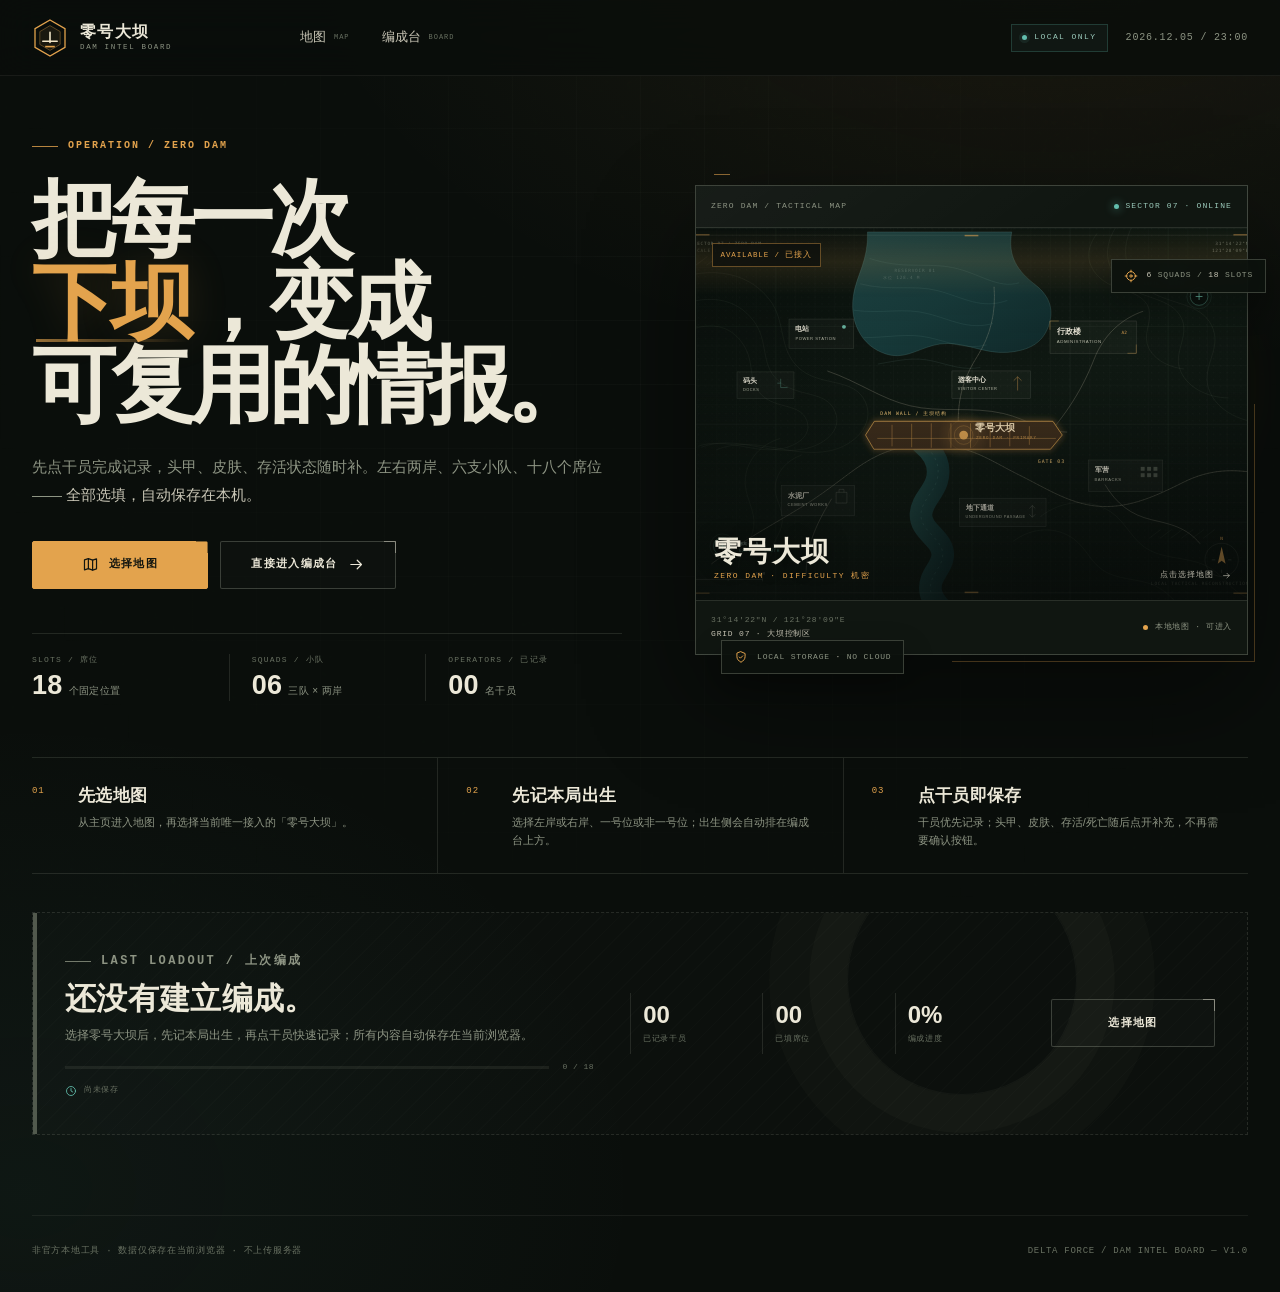
==== commit 251a2b20: "Deploy 零号大坝情报板 to GitHub Pages" ====
--- a/index.html
+++ b/index.html
@@ -2,13 +2,14 @@
 <html lang="zh-CN">
 <head>
   <meta charset="UTF-8">
-  <meta name="viewport" content="width=device-width, initial-scale=1.0">
-  <meta name="description" content="零号大坝编成情报板：左右两岸、六支小队、十八个席位，记录干员、头甲、死后状态与皮肤信息。纯本地运行。">
+  <meta name="viewport" content="width=device-width, initial-scale=1.0, viewport-fit=cover">
+  <meta name="description" content="零号大坝快速编成情报板：先记本局出生侧与位置，点击干员立即保存；头甲、皮肤、存活状态随后补充。手机优先，纯本地运行。">
   <meta name="color-scheme" content="dark">
+  <meta name="theme-color" content="#0a0e0b">
   <title>零号大坝 · 情报板</title>
   <link rel="icon" href="assets/favicon.svg" type="image/svg+xml">
-  <link rel="stylesheet" href="css/base.css">
-  <link rel="stylesheet" href="css/home.css">
+  <link rel="stylesheet" href="css/base.css?v=2">
+  <link rel="stylesheet" href="css/home.css?v=2">
 </head>
 <body>
   <a class="skip-link" href="#main">跳到主要内容</a>
@@ -48,7 +49,7 @@
         <p class="eyebrow hero-kicker">OPERATION / ZERO DAM</p>
         <h1 id="hero-title">把每一次<br><span class="accent">下坝</span>，变成<br>可复用的情报。</h1>
         <p class="hero-lede">
-          左右两岸、六支小队、十八个席位。为每个位置记录干员、头甲等级、死后状态与皮肤——
+          先点干员完成记录，头甲、皮肤、存活状态随时补。左右两岸、六支小队、十八个席位——
           <strong>全部选填，自动保存在本机。</strong>
         </p>
 
@@ -73,8 +74,8 @@
             <dd>06<small>三队 × 两岸</small></dd>
           </div>
           <div class="hero-metric">
-            <dt>CONFIGURED / 已配置</dt>
-            <dd><span id="hero-configured">00</span><small>个席位</small></dd>
+            <dt>OPERATORS / 已记录</dt>
+            <dd><span id="hero-configured">00</span><small>名干员</small></dd>
           </div>
         </dl>
       </div>
@@ -128,15 +129,15 @@
       <article class="briefing-item">
         <span class="briefing-num">02</span>
         <div>
-          <h2>左右两岸 · 三队三席</h2>
-          <p>左岸与右岸各三支小队，每队三个位置，点击任意席位开始配置。</p>
+          <h2>先记本局出生</h2>
+          <p>选择左岸或右岸、一号位或非一号位；出生侧会自动排在编成台上方。</p>
         </div>
       </article>
       <article class="briefing-item">
         <span class="briefing-num">03</span>
         <div>
-          <h2>只记你需要的信息</h2>
-          <p>干员、头甲、死后、皮肤互不强制；留空也可以，随时回来继续。</p>
+          <h2>点干员即保存</h2>
+          <p>干员优先记录；头甲、皮肤、存活/死亡随后点开补充，不再需要确认按钮。</p>
         </div>
       </article>
     </section>
@@ -160,7 +161,7 @@
         <div class="resume-stats" aria-label="上次编成统计">
           <div class="resume-stat">
             <strong id="resume-operators">00</strong>
-            <span>已配干员</span>
+            <span>已记录干员</span>
           </div>
           <div class="resume-stat">
             <strong id="resume-slots">00</strong>
@@ -264,9 +265,9 @@
     <p style="padding:20px;color:#e3a34d">这个本地情报板需要 JavaScript 才能记录编成，请在浏览器中启用 JavaScript。</p>
   </noscript>
 
-  <script src="js/core.js" defer></script>
-  <script src="js/data.js" defer></script>
-  <script src="js/store.js" defer></script>
-  <script src="js/home.js" defer></script>
+  <script src="js/core.js?v=2" defer></script>
+  <script src="js/data.js?v=2" defer></script>
+  <script src="js/store.js?v=2" defer></script>
+  <script src="js/home.js?v=2" defer></script>
 </body>
 </html>
--- a/css/base.css
+++ b/css/base.css
@@ -141,6 +141,7 @@
 button,
 a {
   -webkit-tap-highlight-color: transparent;
+  touch-action: manipulation;
 }
 
 img,
@@ -908,7 +909,7 @@
 
   .toast-root {
     right: 16px;
-    bottom: 16px;
+    bottom: calc(16px + env(safe-area-inset-bottom));
   }
 }
 
